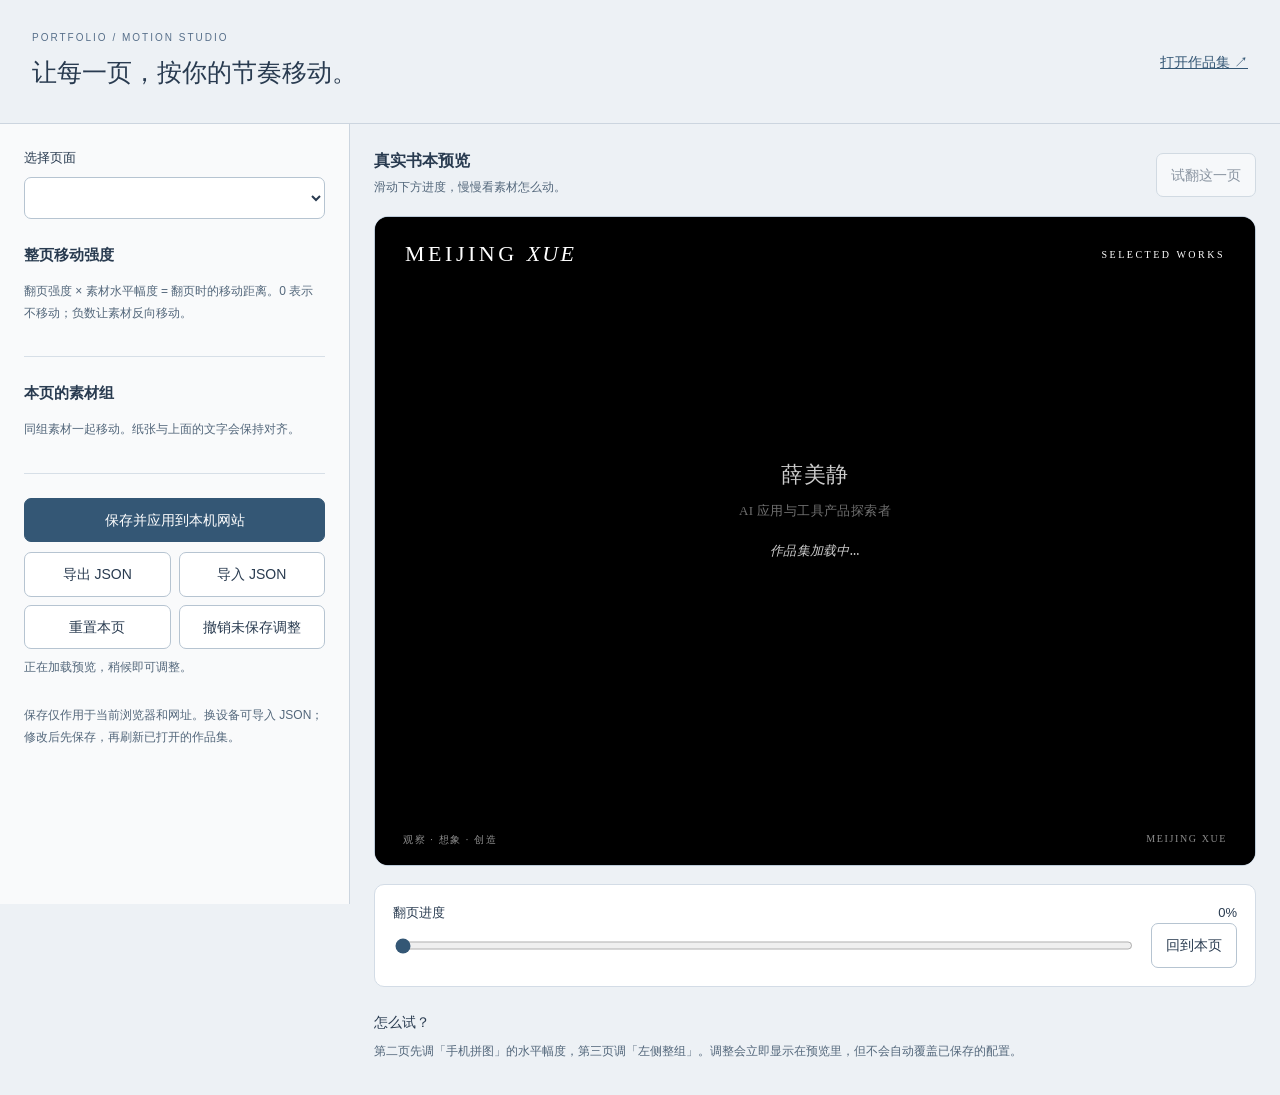
==== motion-studio.html @ 5fe0b317 "Publish personal portfolio website" ====
<!doctype html><html lang="zh-CN"><head><meta charset="UTF-8"><meta name="viewport" content="width=device-width,initial-scale=1"><title>逐页动效工作台 · Portfolio</title>  <script type="module" crossorigin src="/assets/motionStudio-DiL19Ide.js"></script>
  <link rel="modulepreload" crossorigin href="/assets/modulepreload-polyfill-B5Qt9EMX.js">
  <link rel="modulepreload" crossorigin href="/assets/motion-config-DzexP3sD.js">
  <link rel="stylesheet" crossorigin href="/assets/motionStudio-lGTEjR5i.css">
</head><body><header><div><small>PORTFOLIO / MOTION STUDIO</small><h1>让每一页，按你的节奏移动。</h1></div><a href="/" target="_blank" rel="noopener">打开作品集 ↗</a></header><main><aside><label for="page">选择页面</label><select id="page"></select><section><h2>整页移动强度</h2><div id="page-controls"></div><p>翻页强度 × 素材水平幅度 = 翻页时的移动距离。0 表示不移动；负数让素材反向移动。</p></section><section><h2>本页的素材组</h2><p>同组素材一起移动。纸张与上面的文字会保持对齐。</p><div id="groups"></div></section><section class="save-controls"><button id="save" class="primary">保存并应用到本机网站</button><div class="two"><button id="export">导出 JSON</button><button id="import-button">导入 JSON</button></div><input id="import" type="file" accept=".json,application/json" hidden><div class="two"><button id="reset-page">重置本页</button><button id="restore">撤销未保存调整</button></div><p id="status" role="status" aria-live="polite">正在加载预览，稍候即可调整。</p><p>保存仅作用于当前浏览器和网址。换设备可导入 JSON；修改后先保存，再刷新已打开的作品集。</p></section></aside><article><div class="toolbar"><div><strong id="page-title">真实书本预览</strong><p>滑动下方进度，慢慢看素材怎么动。</p></div><button id="replay" disabled>试翻这一页</button></div><div class="preview"><iframe id="preview" title="逐页动效实时预览" src="/?motion-preview=1"></iframe></div><div class="scrub"><label for="progress">翻页进度 <output id="progress-value">0%</output></label><input id="progress" type="range" min="0" max="95" step="1" value="0"><button id="settle">回到本页</button></div><div class="note"><strong>怎么试？</strong><p>第二页先调「手机拼图」的水平幅度，第三页调「左侧整组」。调整会立即显示在预览里，但不会自动覆盖已保存的配置。</p></div></article></main></body></html>
---- assets/motionStudio-lGTEjR5i.css ----
:root{font:14px/1.6 -apple-system,BlinkMacSystemFont,PingFang SC,sans-serif;color:#293b50;background:#edf1f5}*{box-sizing:border-box}body{margin:0}header{padding:25px 32px;border-bottom:1px solid #ccd5df;display:flex;justify-content:space-between;align-items:center;gap:16px}small{font-size:10px;letter-spacing:.2em;color:#58708b}h1{font:500 25px/1.4 Songti SC,serif;margin:8px 0}a{color:#345775}main{display:grid;grid-template-columns:350px minmax(0,1fr)}aside{background:#f9fafb;border-right:1px solid #ccd5df;padding:24px;max-height:calc(100vh - 120px);overflow:auto}article{padding:24px;min-width:0}h2{font-size:15px;font-weight:600;margin:0 0 14px}section{border-bottom:1px solid #d7dfe7;padding:24px 0}label{display:block;font-size:13px;font-weight:500}p{font-size:12px;color:#53677b;margin:8px 0;line-height:1.8}select,button,input[type=number]{font:inherit;border:1px solid #b6c4d1;border-radius:7px;background:#fff;color:#293b50}select{width:100%;padding:11px;margin-top:8px}button{padding:10px 14px;min-height:44px;cursor:pointer}button:hover{background:#e4ebf3}button:disabled{opacity:.5;cursor:wait}button:focus-visible,input:focus-visible,select:focus-visible{outline:3px solid #668cbe;outline-offset:2px}.primary{background:#345775;color:#fff;border-color:#345775;width:100%;margin-bottom:10px}.primary:hover{background:#28465f}.two{display:grid;grid-template-columns:1fr 1fr;gap:8px;margin-bottom:8px}.control{margin:12px 0}.control-top{display:flex;justify-content:space-between;align-items:center;gap:8px}.control input[type=number]{width:78px;padding:7px;text-align:right}.control input[type=range],#progress{width:100%;min-height:36px;accent-color:#345775;cursor:pointer}.group{margin-top:16px;padding:14px;border:1px solid #d3dce6;border-radius:10px;background:#fff}.group-title{display:flex;gap:10px;align-items:center;font-size:13px;font-weight:600}.thumb{width:65px;height:45px;object-fit:contain;background:repeating-conic-gradient(#e5eaf0 0 25%,#f8fafc 0 50%) 0/12px 12px;border:1px solid #e0e5eb;border-radius:5px}.text-thumb{display:grid;place-items:center;color:#345775;font:24px Georgia}.toolbar{display:flex;align-items:center;justify-content:space-between;gap:16px;margin-bottom:14px}.toolbar strong{font-size:16px}.toolbar p{margin:3px 0}.preview{height:650px;border:1px solid #bccad8;border-radius:14px;overflow:hidden;background:#e8eef5}iframe{width:100%;height:100%;border:0}.scrub{margin-top:18px;padding:18px;background:#fff;border:1px solid #d3dce6;border-radius:10px;display:grid;grid-template-columns:1fr auto;gap:0 20px}.scrub label{grid-column:1/-1;display:flex;justify-content:space-between}.note{margin-top:24px;max-width:700px}.note strong{font-weight:500}#status{min-height:40px}.save-controls{border-bottom:0}@media(min-width:1600px){.preview{height:760px}}@media(max-width:850px){header{padding:16px}h1{font-size:20px}main{display:flex;flex-direction:column}article{order:-1;padding:16px}aside{max-height:none;border:0;padding:20px}.preview{height:520px}header a{font-size:12px;white-space:nowrap}}@media(prefers-reduced-motion:reduce){*{scroll-behavior:auto!important}}.control{margin:9px 0}.control input[type=range]{min-height:28px}.group .control label{font-size:12px}.group .control-top{align-items:start}
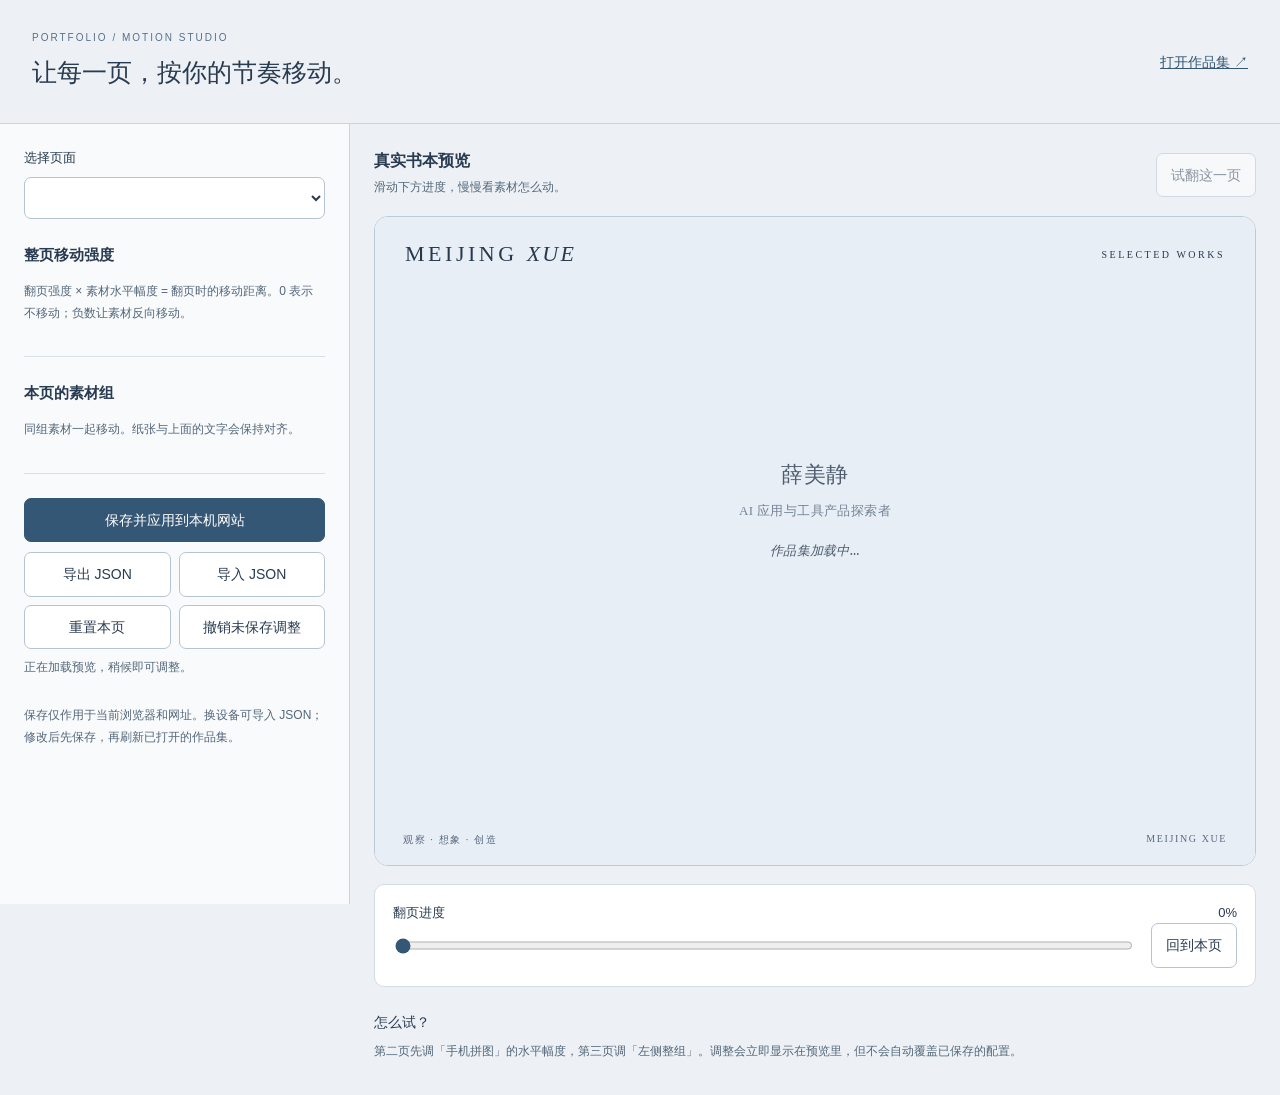
==== commit 9e23dad5: "Clean portfolio release assets and progressively load later book pages" ====
--- a/motion-studio.html
+++ b/motion-studio.html
@@ -1,5 +1,5 @@
-<!doctype html><html lang="zh-CN"><head><meta charset="UTF-8"><meta name="viewport" content="width=device-width,initial-scale=1"><title>逐页动效工作台 · Portfolio</title>  <script type="module" crossorigin src="/assets/motionStudio-DiL19Ide.js"></script>
+<!doctype html><html lang="zh-CN"><head><meta charset="UTF-8"><meta name="viewport" content="width=device-width,initial-scale=1"><title>逐页动效工作台 · Portfolio</title>  <script type="module" crossorigin src="/assets/motionStudio-BO0mCgIy.js"></script>
   <link rel="modulepreload" crossorigin href="/assets/modulepreload-polyfill-B5Qt9EMX.js">
-  <link rel="modulepreload" crossorigin href="/assets/motion-config-DzexP3sD.js">
+  <link rel="modulepreload" crossorigin href="/assets/motion-config-CBT2NMp0.js">
   <link rel="stylesheet" crossorigin href="/assets/motionStudio-lGTEjR5i.css">
 </head><body><header><div><small>PORTFOLIO / MOTION STUDIO</small><h1>让每一页，按你的节奏移动。</h1></div><a href="/" target="_blank" rel="noopener">打开作品集 ↗</a></header><main><aside><label for="page">选择页面</label><select id="page"></select><section><h2>整页移动强度</h2><div id="page-controls"></div><p>翻页强度 × 素材水平幅度 = 翻页时的移动距离。0 表示不移动；负数让素材反向移动。</p></section><section><h2>本页的素材组</h2><p>同组素材一起移动。纸张与上面的文字会保持对齐。</p><div id="groups"></div></section><section class="save-controls"><button id="save" class="primary">保存并应用到本机网站</button><div class="two"><button id="export">导出 JSON</button><button id="import-button">导入 JSON</button></div><input id="import" type="file" accept=".json,application/json" hidden><div class="two"><button id="reset-page">重置本页</button><button id="restore">撤销未保存调整</button></div><p id="status" role="status" aria-live="polite">正在加载预览，稍候即可调整。</p><p>保存仅作用于当前浏览器和网址。换设备可导入 JSON；修改后先保存，再刷新已打开的作品集。</p></section></aside><article><div class="toolbar"><div><strong id="page-title">真实书本预览</strong><p>滑动下方进度，慢慢看素材怎么动。</p></div><button id="replay" disabled>试翻这一页</button></div><div class="preview"><iframe id="preview" title="逐页动效实时预览" src="/?motion-preview=1"></iframe></div><div class="scrub"><label for="progress">翻页进度 <output id="progress-value">0%</output></label><input id="progress" type="range" min="0" max="95" step="1" value="0"><button id="settle">回到本页</button></div><div class="note"><strong>怎么试？</strong><p>第二页先调「手机拼图」的水平幅度，第三页调「左侧整组」。调整会立即显示在预览里，但不会自动覆盖已保存的配置。</p></div></article></main></body></html>
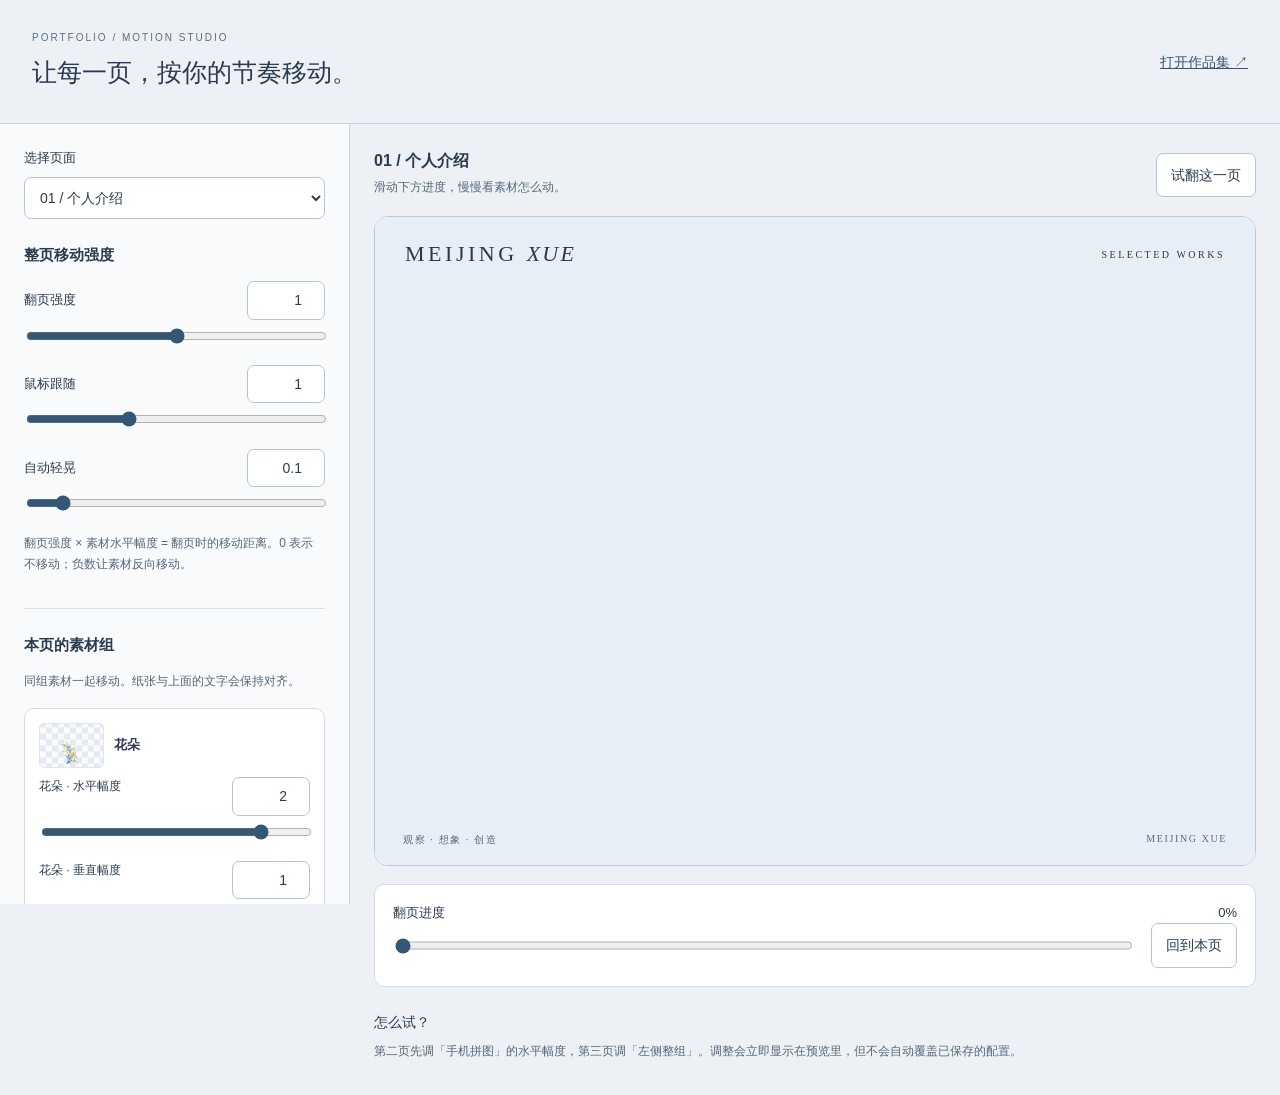
==== commit aa4c08d7: "更新个人作品集网站" ====
--- a/motion-studio.html
+++ b/motion-studio.html
@@ -1,5 +1,5 @@
-<!doctype html><html lang="zh-CN"><head><meta charset="UTF-8"><meta name="viewport" content="width=device-width,initial-scale=1"><title>逐页动效工作台 · Portfolio</title>  <script type="module" crossorigin src="/assets/motionStudio-BO0mCgIy.js"></script>
+<!doctype html><html lang="zh-CN"><head><meta charset="UTF-8"><meta name="viewport" content="width=device-width,initial-scale=1"><title>逐页动效工作台 · Portfolio</title>  <script type="module" crossorigin src="/assets/motionStudio-DiL19Ide.js"></script>
   <link rel="modulepreload" crossorigin href="/assets/modulepreload-polyfill-B5Qt9EMX.js">
-  <link rel="modulepreload" crossorigin href="/assets/motion-config-CBT2NMp0.js">
+  <link rel="modulepreload" crossorigin href="/assets/motion-config-DzexP3sD.js">
   <link rel="stylesheet" crossorigin href="/assets/motionStudio-lGTEjR5i.css">
 </head><body><header><div><small>PORTFOLIO / MOTION STUDIO</small><h1>让每一页，按你的节奏移动。</h1></div><a href="/" target="_blank" rel="noopener">打开作品集 ↗</a></header><main><aside><label for="page">选择页面</label><select id="page"></select><section><h2>整页移动强度</h2><div id="page-controls"></div><p>翻页强度 × 素材水平幅度 = 翻页时的移动距离。0 表示不移动；负数让素材反向移动。</p></section><section><h2>本页的素材组</h2><p>同组素材一起移动。纸张与上面的文字会保持对齐。</p><div id="groups"></div></section><section class="save-controls"><button id="save" class="primary">保存并应用到本机网站</button><div class="two"><button id="export">导出 JSON</button><button id="import-button">导入 JSON</button></div><input id="import" type="file" accept=".json,application/json" hidden><div class="two"><button id="reset-page">重置本页</button><button id="restore">撤销未保存调整</button></div><p id="status" role="status" aria-live="polite">正在加载预览，稍候即可调整。</p><p>保存仅作用于当前浏览器和网址。换设备可导入 JSON；修改后先保存，再刷新已打开的作品集。</p></section></aside><article><div class="toolbar"><div><strong id="page-title">真实书本预览</strong><p>滑动下方进度，慢慢看素材怎么动。</p></div><button id="replay" disabled>试翻这一页</button></div><div class="preview"><iframe id="preview" title="逐页动效实时预览" src="/?motion-preview=1"></iframe></div><div class="scrub"><label for="progress">翻页进度 <output id="progress-value">0%</output></label><input id="progress" type="range" min="0" max="95" step="1" value="0"><button id="settle">回到本页</button></div><div class="note"><strong>怎么试？</strong><p>第二页先调「手机拼图」的水平幅度，第三页调「左侧整组」。调整会立即显示在预览里，但不会自动覆盖已保存的配置。</p></div></article></main></body></html>
